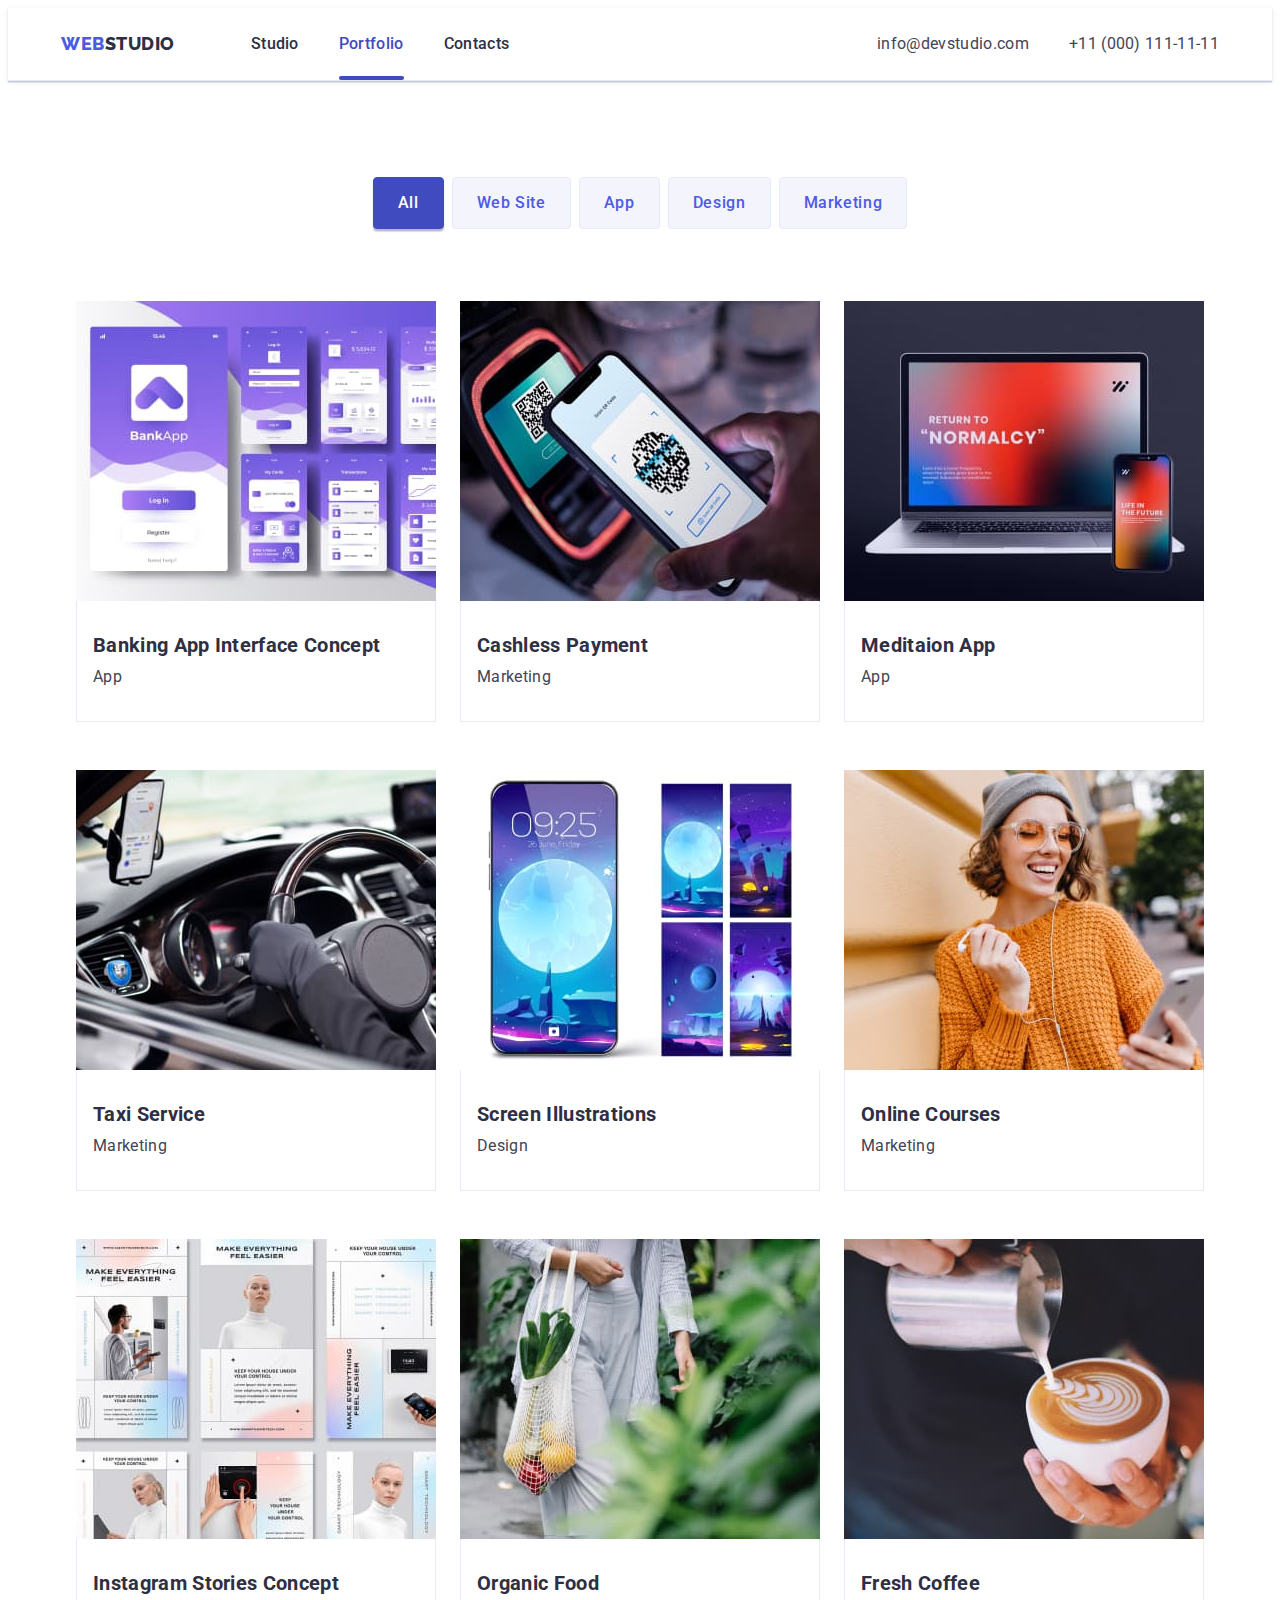
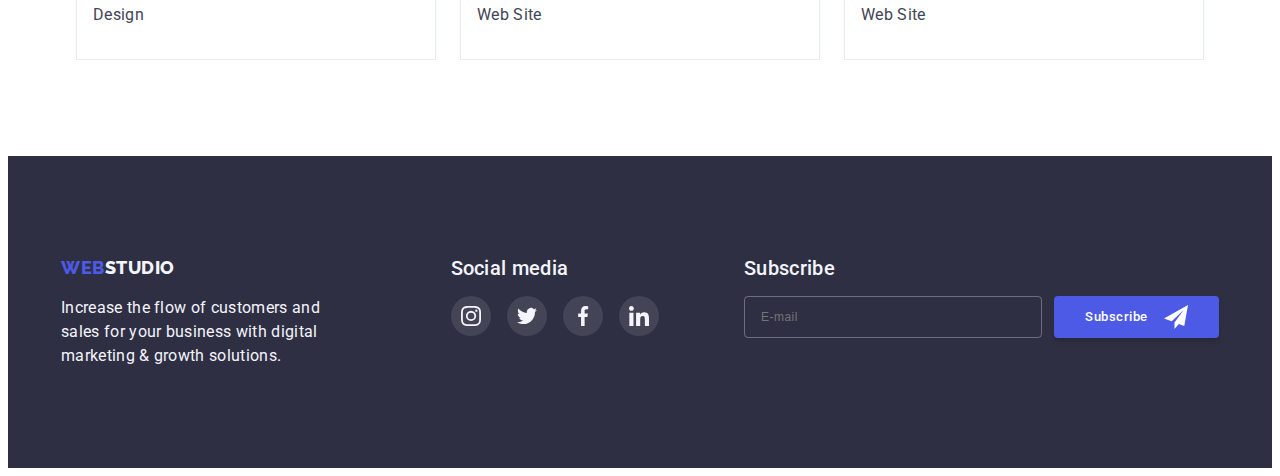
==== portfolio.html @ c0adfe3a "first commit" ====
<!DOCTYPE html>
<html lang="ru">
  <head>
    <meta charset="UTF-8" />
    <meta http-equiv="X-UA-Compatible" content="IE=edge" />
    <meta name="viewport" content="width=device-width, initial-scale=1.0" />
    <link
      rel="stylesheet"
      href="https://cdnjs.cloudflare.com/ajax/libs/modern-normalize/1.1.0/modern-normalize.min.css"
      integrity="sha512-wpPYUAdjBVSE4KJnH1VR1HeZfpl1ub8YT/NKx4PuQ5NmX2tKuGu6U/JRp5y+Y8XG2tV+wKQpNHVUX03MfMFn9Q=="
      crossorigin="anonymous"
      referrerpolicy="no-referrer"
    />
    <link rel="preconnect" href="https://fonts.googleapis.com" />
    <link rel="preconnect" href="https://fonts.gstatic.com" crossorigin />
    <link
      href="https://fonts.googleapis.com/css2?family=Raleway:wght@700&family=Roboto:wght@400;500;700;900&display=swap"
      rel="stylesheet"
    />
    <link rel="stylesheet" href="./css/styles.css" />
    <title>WebStudio</title>
  </head>
  <body>
    <header class="header">
      <div class="header-container container">
        <nav class="header-nav">
          <a class="logo logo-header link" href="./index.html">
            <span class="logo-accent">Web</span><span>Studio</span></a
          >
          <ul class="nav-list list">
            <li class="nav-list-item">
              <a class="nav-list-link link" href="./index.html">Studio</a>
            </li>
            <li class="nav-list-item">
              <a class="nav-list-link link current" href="./portfolio.html"
                >Portfolio</a
              >
            </li>
            <li class="nav-list-item">
              <a class="nav-list-link link" href="">Contacts</a>
            </li>
          </ul>
        </nav>
        <div class="menu-contacts">
          <a class="contacts link" href="mailto:info@devstudio.com">
            info@devstudio.com</a
          >
          <a class="contacts link" href="tel:+380961111111">
            +11 (000) 111-11-11</a
          >
        </div>
      </div>
    </header>
    <main>
      <!-- Portfolio section -->
      <section class="portfolio">
        <div class="container">
          <h1 class="visually-hidden">WebStudio Portfolio</h1>
          <ul class="portfolio-filter list">
            <li class="item">
              <button type="button" class="filter-button current">All</button>
            </li>
            <li class="item">
              <button type="button" class="filter-button">Web Site</button>
            </li>
            <li class="item">
              <button type="button" class="filter-button">App</button>
            </li>
            <li class="item">
              <button type="button" class="filter-button">Design</button>
            </li>
            <li class="item">
              <button type="button" class="filter-button">Marketing</button>
            </li>
          </ul>
          <ul class="portfolio-list list">
            <li class="portfolio-item">
              <a class="portfolio-link link" href="">
                <div class="portfolio-cover-wrap">
                  <img
                    src="./images/portfolio1.jpg"
                    alt="Banking App"
                    width="360"
                    height="300"
                  />
                  <div class="portfolio-cover-text">
                    <p>
                      14 Stylish and User-Friendly App Design Concepts · Task
                      Manager App · Calorie Tracker App · Exotic Fruit Ecommerce
                      App · Cloud Storage App
                    </p>
                  </div>
                </div>
                <div class="portfolio-item-caption">
                  <h2 class="portfolio-item-title">
                    Banking App Interface Concept
                  </h2>
                  <p class="portfolio-item-desc">App</p>
                </div>
              </a>
            </li>
            <li class="portfolio-item">
              <a class="portfolio-link link" href="">
                <div class="portfolio-cover-wrap">
                  <img
                    src="./images/portfolio2.jpg"
                    alt="Cashless Payment"
                    width="360"
                    height="300"
                  />
                  <div class="portfolio-cover-text">
                    <p>
                      14 Stylish and User-Friendly App Design Concepts · Task
                      Manager App · Calorie Tracker App · Exotic Fruit Ecommerce
                      App · Cloud Storage App
                    </p>
                  </div>
                </div>
                <div class="portfolio-item-caption">
                  <h2 class="portfolio-item-title">Cashless Payment</h2>
                  <p class="portfolio-item-desc">Marketing</p>
                </div>
              </a>
            </li>
            <li class="portfolio-item">
              <a class="portfolio-link link" href="">
                <div class="portfolio-cover-wrap">
                  <img
                    src="./images/portfolio3.jpg"
                    alt="Meditaion App"
                    width="360"
                    height="300"
                  />
                  <div class="portfolio-cover-text">
                    <p>
                      14 Stylish and User-Friendly App Design Concepts · Task
                      Manager App · Calorie Tracker App · Exotic Fruit Ecommerce
                      App · Cloud Storage App
                    </p>
                  </div>
                </div>
                <div class="portfolio-item-caption">
                  <h2 class="portfolio-item-title">Meditaion App</h2>
                  <p class="portfolio-item-desc">App</p>
                </div>
              </a>
            </li>
            <li class="portfolio-item">
              <a class="portfolio-link link" href="">
                <div class="portfolio-cover-wrap">
                  <img
                    src="./images/portfolio4.jpg"
                    alt="Taxi Service"
                    width="360"
                    height="300"
                  />
                  <div class="portfolio-cover-text">
                    <p>
                      14 Stylish and User-Friendly App Design Concepts · Task
                      Manager App · Calorie Tracker App · Exotic Fruit Ecommerce
                      App · Cloud Storage App
                    </p>
                  </div>
                </div>
                <div class="portfolio-item-caption">
                  <h2 class="portfolio-item-title">Taxi Service</h2>
                  <p class="portfolio-item-desc">Marketing</p>
                </div>
              </a>
            </li>
            <li class="portfolio-item">
              <a class="portfolio-link link" href="">
                <div class="portfolio-cover-wrap">
                  <img
                    src="./images/portfolio5.jpg"
                    alt="Screen Illustrations"
                    width="360"
                    height="300"
                  />
                  <div class="portfolio-cover-text">
                    <p>
                      14 Stylish and User-Friendly App Design Concepts · Task
                      Manager App · Calorie Tracker App · Exotic Fruit Ecommerce
                      App · Cloud Storage App
                    </p>
                  </div>
                </div>
                <div class="portfolio-item-caption">
                  <h2 class="portfolio-item-title">Screen Illustrations</h2>
                  <p class="portfolio-item-desc">Design</p>
                </div>
              </a>
            </li>
            <li class="portfolio-item">
              <a class="portfolio-link link" href="">
                <div class="portfolio-cover-wrap">
                  <img
                    src="./images/portfolio6.jpg"
                    alt="Online Courses"
                    width="360"
                    height="300"
                  />
                  <div class="portfolio-cover-text">
                    <p>
                      14 Stylish and User-Friendly App Design Concepts · Task
                      Manager App · Calorie Tracker App · Exotic Fruit Ecommerce
                      App · Cloud Storage App
                    </p>
                  </div>
                </div>
                <div class="portfolio-item-caption">
                  <h2 class="portfolio-item-title">Online Courses</h2>
                  <p class="portfolio-item-desc">Marketing</p>
                </div>
              </a>
            </li>
            <li class="portfolio-item">
              <a class="portfolio-link link" href="">
                <div class="portfolio-cover-wrap">
                  <img
                    src="./images/portfolio7.jpg"
                    alt="Instagram Stories Concept"
                    width="360"
                    height="300"
                  />
                  <div class="portfolio-cover-text">
                    <p>
                      14 Stylish and User-Friendly App Design Concepts · Task
                      Manager App · Calorie Tracker App · Exotic Fruit Ecommerce
                      App · Cloud Storage App
                    </p>
                  </div>
                </div>
                <div class="portfolio-item-caption">
                  <h2 class="portfolio-item-title">
                    Instagram Stories Concept
                  </h2>
                  <p class="portfolio-item-desc">Design</p>
                </div>
              </a>
            </li>
            <li class="portfolio-item">
              <a class="portfolio-link link" href="">
                <div class="portfolio-cover-wrap">
                  <img
                    src="./images/portfolio8.jpg"
                    alt="Organic Food"
                    width="360"
                    height="300"
                  />
                  <div class="portfolio-cover-text">
                    <p>
                      14 Stylish and User-Friendly App Design Concepts · Task
                      Manager App · Calorie Tracker App · Exotic Fruit Ecommerce
                      App · Cloud Storage App
                    </p>
                  </div>
                </div>
                <div class="portfolio-item-caption">
                  <h2 class="portfolio-item-title">Organic Food</h2>
                  <p class="portfolio-item-desc">Web Site</p>
                </div>
              </a>
            </li>
            <li class="portfolio-item">
              <a class="portfolio-link link" href="">
                <div class="portfolio-cover-wrap">
                  <img
                    src="./images/portfolio9.jpg"
                    alt="Fresh Coffee"
                    width="360"
                    height="300"
                  />
                  <div class="portfolio-cover-text">
                    <p>
                      14 Stylish and User-Friendly App Design Concepts · Task
                      Manager App · Calorie Tracker App · Exotic Fruit Ecommerce
                      App · Cloud Storage App
                    </p>
                  </div>
                </div>
                <div class="portfolio-item-caption">
                  <h2 class="portfolio-item-title">Fresh Coffee</h2>
                  <p class="portfolio-item-desc">Web Site</p>
                </div>
              </a>
            </li>
          </ul>
        </div>
      </section>
    </main>

    <footer class="footer section">
      <div class="footer-container container">
        <div class="footer-wrap">
          <a class="logo-footer link" href="./index.html">
            <span class="logo-accent">Web</span><span>Studio</span></a
          >
          <p class="footer-text">
            Increase the flow of customers and sales for your business with
            digital marketing & growth solutions.
          </p>
        </div>
        <div class="join">
          <h3 class="join-title subtitle">Social media</h3>
          <ul class="footer-social-list list">
            <li class="team-social-item">
              <a href="" class="team-social-link link">
                <svg class="team-social-icon" width="20" height="20">
                  <use href="./images/icons.svg#icon-instagram"></use>
                </svg>
              </a>
            </li>
            <li class="footer-social-item">
              <a href="" class="team-social-link link">
                <svg class="team-social-icon" width="20" height="20">
                  <use href="./images/icons.svg#icon-twitter"></use>
                </svg>
              </a>
            </li>
            <li class="footer-social-item">
              <a href="" class="team-social-link link">
                <svg class="team-social-icon" width="20" height="20">
                  <use href="./images/icons.svg#icon-facebook"></use>
                </svg>
              </a>
            </li>
            <li class="footer-social-item">
              <a href="" class="team-social-link link">
                <svg class="team-social-icon" width="20" height="20">
                  <use href="./images/icons.svg#icon-linkedin"></use>
                </svg>
              </a>
            </li>
          </ul>
        </div>
        <div class="footer-form">
          <form name="subscribe-form">
            <h3 class="join-title subtitle">Subscribe</h3>
            <div class="form-wrap">
              <label class="visually-hidden" for="footer-mail"></label>
              <input
                class="email-input"
                type="email"
                name="email"
                id="footer-mail"
                placeholder="E-mail"
              />
              <button class="button-submit button" type="submit">
                Subscribe
                <svg class="send-icon" width="24" height="24">
                  <use href="./images/icons.svg#icon-send"></use>
                </svg>
              </button>
            </div>
          </form>
        </div>
      </div>
    </footer>
  </body>
</html>
---- css/styles.css ----
:root {
  /* Navy-blue */
  --color-black: #2e2f42;
  /* SLATE */
  --color-grey: #434455;
  /* WHITE */
  --color-white: #ffffff;
  /* IRIS */
  --color-primary-brand: #4d5ae5;
  /* OCEAN */
  --color-secondary-brand: #404bbf;
  /* Green */
  --color-green-brand: #31d0aa;
  /* GREY */
  --background-color-dark-grey: #2e2f42;
  /* CLOUD */
  --background-color-grey: #f4f4fd;
  /* LIGHT SLATE */
  --color-icon: #8e8f99;
  /* cornflower */
  --color-light-grey: #e7e9fc;
  --transition-duration: 250ms;
  --transition-timing-function: cubic-bezier(0.4, 0, 0.2, 1);
}
body {
  font-family: "Roboto", sans-serif;
  font-style: normal;
  font-weight: 400;
  font-size: 16px;
  letter-spacing: 0.02em;
  color: var(--color-black);
  background-color: var(--color-white);
}

.list {
  list-style: none;
  padding: 0;
  margin: 0;
}
h1,
h2,
h3,
h4,
h5,
h6,
p {
  margin: 0;
  padding: 0;
}
img {
  display: block;
  width: 100%;
  height: auto;
}
.link,
.address {
  text-decoration: none;
  font-style: inherit;
  color: inherit;
}
.section {
  padding-top: 120px;
  padding-bottom: 120px;
}
.container {
  max-width: 1158px;
  margin-left: auto;
  margin-right: auto;
  padding-right: 15px;
  padding-left: 15px;
}
/* Styles Header */
.logo,
.logo-footer {
  font-family: "Raleway", sans-serif;
  text-transform: uppercase;
  font-weight: 800;
  font-size: 18px;
  line-height: 1.33;
  letter-spacing: 0.03em;
}
.logo {
  color: var(--color-black);
  margin-right: 76px;
}
.logo-header {
  display: block;
  padding: 24px 0px;
}
.logo-accent {
  color: var(--color-primary-brand);
}
.header {
  border-bottom: 1px solid var(--color-light-grey);
  box-shadow: 0px 2px 1px rgba(46, 47, 66, 0.08),
    0px 1px 1px rgba(46, 47, 66, 0.16), 0px 1px 6px rgba(46, 47, 66, 0.08);
}
.header-container {
  display: flex;
  align-items: center;
}
.header-nav {
  display: flex;
  align-items: center;
}
.nav-list {
  display: flex;
}
.menu-contacts {
  margin-left: auto;
  display: flex;
}
.nav-list-item {
  margin-right: 40px;
  font-weight: 500;
  line-height: 1.5;
  transition: color var(--transition-duration) var(--transition-timing-function);
}
.nav-list-item:last-child {
  margin-right: 0;
}
.nav-list-link {
  display: block;
  padding: 24px 0px;
  position: relative;
}

.nav-list-link.current::after {
  content: "";
  display: block;
  width: 100%;
  height: 4px;
  background-color: currentColor;
  border-radius: 2px;
  position: absolute;
  left: 0;
  bottom: 0;
}
.contacts {
  display: block;
  padding: 24px 0px;
  margin-right: 40px;
  line-height: 1.5;
  color: var(--color-grey);
  transition: color var(--transition-duration) var(--transition-timing-function);
}
.contacts:last-child {
  margin-right: 0;
}
/* .contacts-icon {
  fill: currentColor;
} */
.nav-list-item:hover,
.nav-list-item:focus-within,
.contacts:hover,
.contacts:focus,
.nav-list-link.current {
  color: var(--color-secondary-brand);
}

/* Styles HERO section*/
.hero {
  padding-top: 188px;
  padding-bottom: 188px;
  text-align: center;
  background-image: linear-gradient(
      rgba(46, 47, 66, 0.7),
      rgba(46, 47, 66, 0.7)
    ),
    url("../images/hero.jpg");
  background-repeat: no-repeat;
  background-size: cover;
  background-color: var(--background-color-dark-grey);
}

.hero-title {
  margin-bottom: 48px;
  font-weight: 700;
  font-size: 56px;
  line-height: 1.07;
  color: var(--color-white);
}
.button {
  box-sizing: border-box;
  min-width: 165px;
  padding: 16px 32px;
  font-family: inherit;
  font-weight: 500;
  line-height: 1.5;
  letter-spacing: 0.04em;
  color: var(--color-white);
  background-color: var(--color-primary-brand);
  cursor: pointer;
  box-shadow: 0px 4px 4px rgba(0, 0, 0, 0.15);
  border: 1px solid transparent;
  border-radius: 4px;
  transition: color var(--transition-duration) var(--transition-timing-function),
    background-color var(--transition-duration)
      var(--transition-timing-function);
}
.button:hover,
.button:focus {
  background-color: var(--color-secondary-brand);
  color: var(--background-color-grey);
}
/* Styles BENEFITS section */
.visually-hidden {
  position: absolute;
  white-space: nowrap;
  width: 1px;
  height: 1px;
  overflow: hidden;
  border: 0;
  padding: 0;
  clip: rect(0 0 0 0);
  clip-path: inset(50%);
  margin: -1px;
}
.benefits-list {
  display: flex;
  justify-content: center;
}
.benefits-icon-wrap {
  display: flex;
  justify-content: center;
  align-items: center;
  height: 112px;
  background-color: var(--background-color-grey);
  border-radius: 4px;
  margin-bottom: 8px;
}
.benefits-list-item {
  width: calc((100%-72px) / 4);
  margin-right: 24px;
}
.benefits-list-item:last-child {
  margin-right: 0px;
}
.subtitle {
  font-size: 20px;
  font-weight: 500;
  line-height: 1.2;
}
.benefits-title {
  margin-bottom: 8px;
}
.benefits-description {
  line-height: 1.5;
  color: var(--color-grey);
}
/* Styles About section */
.about {
  padding-top: 0;
}
.subheader {
  margin-bottom: 72px;
  font-weight: 700;
  font-size: 36px;
  line-height: 1.11;
  text-transform: capitalize;
  text-align: center;
}
.about-list {
  display: flex;
  justify-content: center;
}

.about-list-item:not(:last-child) {
  margin-right: 24px;
}

/* Styles TEAM section */
.team {
  background-color: var(--background-color-grey);
}
.team-list {
  display: flex;
  justify-content: center;
}
.team-list-item {
  width: calc((100%-72px) / 4);
  background-color: var(--color-white);
  box-shadow: 0px 1px 6px rgba(46, 47, 66, 0.08),
    0px 1px 1px rgba(46, 47, 66, 0.16), 0px 2px 1px rgba(46, 47, 66, 0.08);
  border-radius: 0px 0px 4px 4px;
}
.team-list-item:not(:last-child) {
  margin-right: 24px;
}
.team-caption {
  padding: 32px 16px;
}
.team-name {
  margin-bottom: 8px;
  font-weight: 500;
  font-size: 20px;
  line-height: 1.2;
  text-align: center;
}
.team-role {
  margin-bottom: 8px;
  line-height: 1.5;
  text-align: center;
  color: var(--color-grey);
}
.team-social-list {
  display: flex;
  justify-content: center;
  gap: 24px;
}
.team-social-link {
  display: flex;
  justify-content: center;
  align-items: center;
  width: 40px;
  height: 40px;
  border-radius: 50%;
  background-color: var(--color-primary-brand);
  color: var(--color-white);
  transition: color var(--transition-duration) var(--transition-timing-function),
    background-color var(--transition-duration)
      var(--transition-timing-function);
}
.team-social-link:hover,
.team-social-link:focus {
  background-color: var(--color-secondary-brand);
  color: var(--background-color-grey);
}
.team-social-icon {
  fill: currentColor;
}
/* CLIENTS section styles */
.clients-list {
  display: flex;
  justify-content: center;
  gap: 24px;
}
.clients-item {
  width: calc((100%-120px) / 6);
}
.clients-link {
  display: flex;
  justify-content: center;
  align-items: center;
  height: 88px;
  border: 1px solid;
  border-color: currentColor;
  border-radius: 4px;
  color: var(--color-icon);
  transition: color var(--transition-duration) var(--transition-timing-function);
}
.clients-link:hover,
.clients-link:focus {
  color: var(--color-secondary-brand);
}
.clients-icons {
  fill: currentColor;
}
/* Styles Footer */
.footer {
  padding: 100px 0px;
  background-color: var(--background-color-dark-grey);
}
.footer-container {
  display: flex;
  justify-content: space-between;
}
.footer-wrap {
  margin-right: 120px;
  max-width: 264px;
}

.logo-footer {
  display: block;
  margin-bottom: 16px;
  color: var(--background-color-grey);
}
.footer-text {
  color: var(--background-color-grey);
  line-height: 1.5;
}
/* .contacts-footer-office {
  display: block;
  color: var(--color-white);
  line-height: 1.71;
} */
/* .contacts-footer {
  display: block;
  margin-top: 9px;
  color: rgba(255, 255, 255, 0.6);
  line-height: 1.71;
  transition: color var(--transition-duration) var(--transition-timing-function);
} */
/* .contacts-footer-office:hover,
.contacts-footer-office:focus,
.contacts-footer:hover,
.contacts-footer:focus {
  color: var(--color-accent);
} */
.join {
  margin-right: 80px;
}
.join-title {
  margin-bottom: 16px;
  color: var(--background-color-grey);
}
.footer-social-list {
  display: flex;
  justify-content: center;
  gap: 16px;
}
.join .team-social-link {
  color: var(--background-color-grey);
  background-color: var(--color-grey);
  transition: background-color var(--transition-duration)
    var(--transition-timing-function);
}
.join .team-social-link:hover,
.join .team-social-link:focus {
  background-color: var(--color-green-brand);
}
.form-wrap {
  display: flex;
  align-items: center;
  gap: 12px;
}
.email-input {
  width: 264px;
  padding: 8px 16px;
  font-size: 12px;
  line-height: 2;
  letter-spacing: 0.04em;
  color: rgba(255, 255, 255, 0.6);
  background-color: transparent;
  border: 1px solid rgba(255, 255, 255, 0.3);
  border-radius: 4px;
}
.email-input:focus {
  border-color: var(--color-primary-brand);
  outline: none;
}
.button-submit {
  display: flex;
  justify-content: center;
  align-items: center;
  gap: 16px;
  padding: 8px 24px;
  line-height: 1.5;
  fill: var(--color-white);
}
/* Styles PORTFOLIO page */
.portfolio {
  padding-top: 96px;
  padding-bottom: 96px;
}
.portfolio-filter {
  display: flex;
  justify-content: center;
  margin-bottom: 72px;
}
.portfolio-filter > .item:not(:last-child) {
  margin-right: 8px;
}
.filter-button {
  padding: 12px 24px;
  font-family: inherit;
  font-weight: 500;
  font-size: 16px;
  line-height: 1.62;
  text-align: center;
  letter-spacing: 0.04em;
  color: var(--color-primary-brand);
  background-color: var(--background-color-grey);
  cursor: pointer;
  border: 1px solid var(--color-light-grey);
  border-radius: 4px;
  transition: color var(--transition-duration) var(--transition-timing-function),
    background-color var(--transition-duration)
      var(--transition-timing-function),
    border-color var(--transition-duration) var(--transition-timing-function);
}
.filter-button:last-child {
  margin-right: 0;
}
.filter-button.current,
.filter-button:hover,
.filter-button:focus {
  color: var(--color-white);
  background-color: var(--color-secondary-brand);
  border-color: var(--color-secondary-brand);
  box-shadow: 0px 3px 1px rgba(0, 0, 0, 0.1), 0px 2px 1px rgba(0, 0, 0, 0.08),
    0px 2px 2px rgba(0, 0, 0, 0.12);
}

.portfolio-list {
  display: flex;
  justify-content: center;
  flex-wrap: wrap;
  margin: -24px -12px;
}
.portfolio-item {
  margin: 24px 12px;
}
.portfolio-item:hover,
.portfolio-item:focus {
  box-shadow: 0 4px 4px 0 rgba(0, 0, 0, 0.25);
}

.portfolio-item-caption {
  padding: 32px 16px;
  border-bottom: 1px solid var(--color-light-grey);
  border-left: 1px solid var(--color-light-grey);
  border-right: 1px solid var(--color-light-grey);
}
.portfolio-item-title {
  margin-bottom: 8px;
  font-size: 20px;
  line-height: 1.2;
}
.portfolio-item-desc {
  line-height: 1.5;
  color: var(--color-grey);
}
.portfolio-cover-wrap {
  position: relative;
  overflow: hidden;
}
.portfolio-cover-text {
  position: absolute;
  height: 100%;
  width: 100%;
  transition: transform var(--transition-duration)
    var(--transition-timing-function);
  background-color: var(--color-primary-brand);
  padding: 40px 32px;
  line-height: 1.5;
  color: var(--background-color-grey);
}
.portfolio-link:hover .portfolio-cover-text {
  position: absolute;
  transform: translateY(-100%);
}
/* MODAL */
.backdrop {
  position: fixed;
  top: 0;
  left: 0;
  width: 100%;
  height: 100%;
  background-color: rgba(46, 47, 66, 0.4);
  opacity: 1;
  transition: opacity var(--transition-duration)
      var(--transition-timing-function),
    visibility var(--transition-duration) var(--transition-timing-function);
}
.modal {
  position: absolute;
  top: 50%;
  left: 50%;
  transform: translate(-50%, -50%) scale(1);
  width: 408px;
  min-height: 584px;
  border-radius: 4px;
  background-color: #fcfcfc;
  padding: 72px 24px 24px 24px;
  box-shadow: 0px 4px 4px rgba(0, 0, 0, 0.25);
  transition: transform var(--transition-duration)
    var(--transition-timing-function);
}
.button-modal-close {
  position: absolute;
  top: 24px;
  right: 24px;
  cursor: pointer;
  background-color: var(--color-light-grey);
  width: 24px;
  height: 24px;
  border: 1px solid rgba(0, 0, 0, 0.1);
  border-radius: 50%;
  transition: color var(--transition-duration) var(--transition-timing-function),
    background-color var(--transition-duration)
      var(--transition-timing-function);
}
.button-modal-close:hover .close-icon,
.button-modal-close:focus .close-icon,
.button-modal-close:hover,
.button-modal-close:focus {
  background-color: var(--color-secondary-brand);
  color: var(--color-white);
}
.close-icon {
  position: absolute;
  color: #000000;
  top: 50%;
  left: 50%;
  transform: translate(-50%, -50%);
  fill: currentColor;
  /* transition: color var(--transition-duration) var(--transition-timing-function); */
}
.is-hidden {
  opacity: 0;
  visibility: hidden;
  pointer-events: none;
}
.backdrop.is-hidden .modal {
  transform: translate(-50%, -50%) scale(50%, 50%);
}
.form-header {
  margin-bottom: 16px;
  font-weight: 500;
  line-height: 1.5;
  text-align: center;
}
.form-field {
  display: flex;
  flex-direction: column;
  margin-bottom: 10px;
}
.form-field.textarea {
  margin-bottom: 20px;
}
.input-wrap {
  margin-top: 4px;
  position: relative;
}
.form-lable {
  font-size: 12px;
  line-height: 1.17;
  letter-spacing: 0.01em;
  color: var(--color-icon);
}

.form-input,
.form-textarea {
  width: 100%;
  padding-left: 42px;
  padding-top: 11px;
  padding-bottom: 11px;
  font-size: 12px;
  border: 1px solid rgba(33, 33, 33, 0.2);
  border-radius: 4px;
  transition: border-color var(--transition-duration)
    var(--transition-timing-function);
}
.form-textarea {
  margin-top: 4px;
  resize: none;
  padding: 12px;
}

.form-input:focus,
.form-textarea:focus {
  border-color: var(--color-primary-brand);
  outline: none;
}

.form-textarea::placeholder {
  font-size: 12px;
  line-height: 1.17;
  letter-spacing: 0.01em;
  color: rgba(117, 117, 117, 0.5);
}
.icon-form {
  position: absolute;
  top: 50%;
  transform: translateY(-50%);
  left: 12px;
  fill: var(--color-black);
  transition: fill var(--transition-duration) var(--transition-timing-function);
}
.form-input:focus + .icon-form {
  fill: var(--color-primary-brand);
}
.form-agreement {
  display: flex;
  align-items: center;
  justify-content: center;
  margin-bottom: 24px;
}
.agreement-label {
  display: flex;
  align-items: center;
  justify-content: center;
  color: #757575;
  font-size: 12px;
  line-height: 1.33;
  letter-spacing: 0.04em;
}
.agreement-label span {
  width: 16px;
  height: 16px;
  margin-right: 7px;
  display: flex;
  align-items: center;
  justify-content: center;
  border: 1.25px solid var(--background-color-dark-grey);
  border-radius: 2px;
  transition: border-color var(--transition-duration)
      var(--transition-timing-function),
    background-color var(--transition-duration)
      var(--transition-timing-function);
}
.check-icon {
  fill: transparent;
  transition: fill var(--transition-duration) var(--transition-timing-function);
}
.agreement-checkbox:focus + .agreement-label span {
  border-color: var(--color-secondary-brand);
}
.agreement-checkbox:checked + .agreement-label span {
  border-color: transparent;
  background-color: var(--color-secondary-brand);
}
.agreement-checkbox:checked + .agreement-label .check-icon {
  fill: var(--color-white);
}
.agreement-link {
  margin-left: 3px;
  color: var(--color-secondary-brand);
  text-decoration: underline;
}
.form-submit-button {
  display: block;
  margin-left: auto;
  margin-right: auto;
  padding: 16px 32px;
}
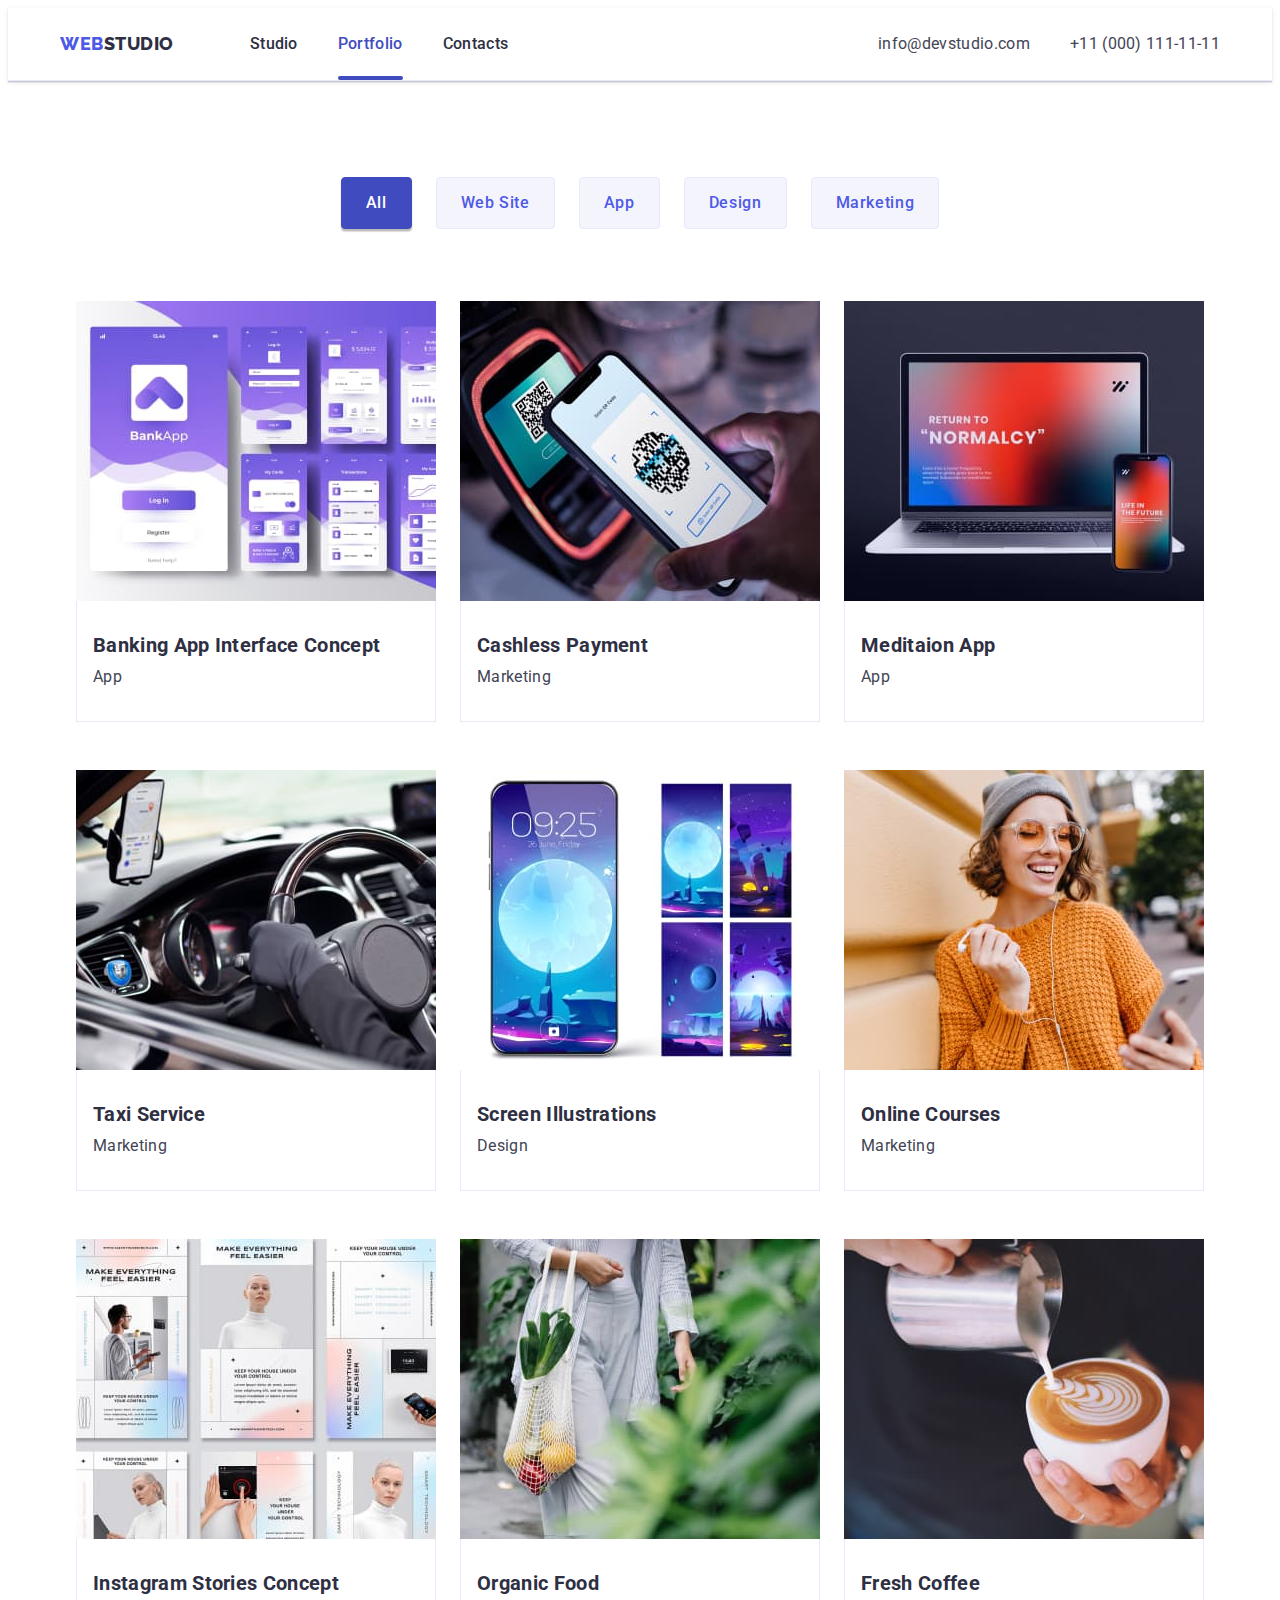
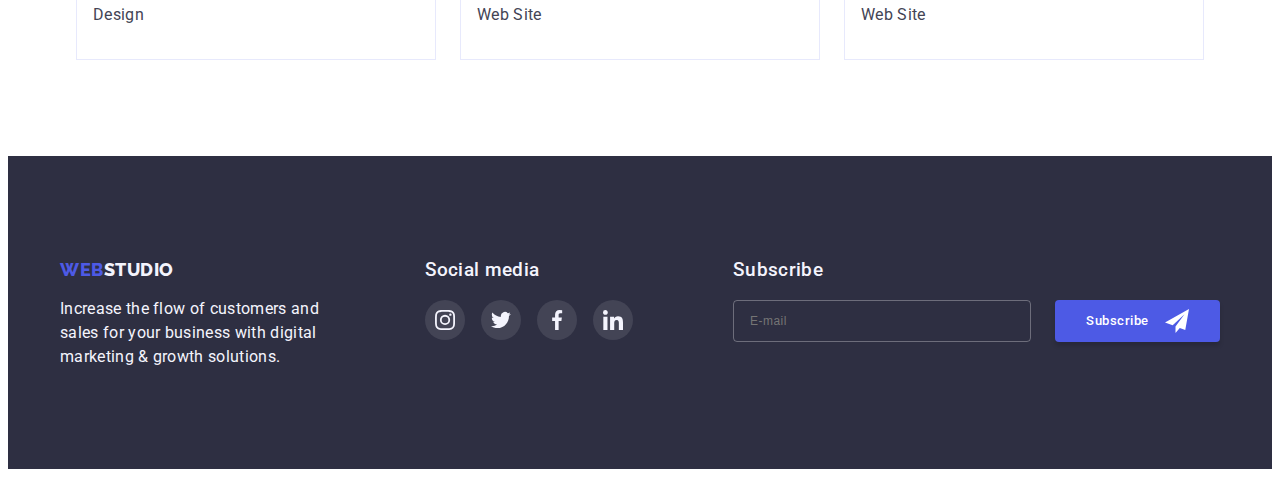
==== commit 06e96b27: "adaptive layout for mob, tab, desk" ====
--- a/portfolio.html
+++ b/portfolio.html
@@ -45,10 +45,32 @@
           <a class="contacts link" href="mailto:info@devstudio.com">
             info@devstudio.com</a
           >
-          <a class="contacts link" href="tel:+380961111111">
+          <a class="contacts link" href="tel:+1100011111111">
             +11 (000) 111-11-11</a
           >
         </div>
+        <button
+          class="button-menu-open menu-toggle js-open-menu"
+          aria-expanded="false"
+          aria-controls="mobile-menu"
+        >
+          <svg
+            width="24"
+            height="24"
+            fill="currentColor"
+            viewBox="0 0 20 20"
+            xmlns="http://www.w3.org/2000/svg"
+          >
+            <path
+              fill-rule="evenodd"
+              d="M3 5a1 1 0 011-1h12a1 1 0 110 2H4a1 1 0 01-1-1zM3 10a1 1 0 011-1h12a1 1 0 110 2H4a1 1 0 01-1-1zM3 15a1 1 0 011-1h12a1 1 0 110 2H4a1 1 0 01-1-1z"
+              clip-rule="evenodd"
+            ></path>
+          </svg>
+          <!-- <svg class="icon-menu-hamburger" width="32" height="22">
+            <use href="./images/icons.svg#icon-menu-hamburger"></use>
+          </svg> -->
+        </button>
       </div>
     </header>
     <main>
@@ -302,7 +324,7 @@
           </p>
         </div>
         <div class="join">
-          <h3 class="join-title subtitle">Social media</h3>
+          <h3 class="join-title">Social media</h3>
           <ul class="footer-social-list list">
             <li class="team-social-item">
               <a href="" class="team-social-link link">
@@ -336,7 +358,7 @@
         </div>
         <div class="footer-form">
           <form name="subscribe-form">
-            <h3 class="join-title subtitle">Subscribe</h3>
+            <h3 class="join-title">Subscribe</h3>
             <div class="form-wrap">
               <label class="visually-hidden" for="footer-mail"></label>
               <input
@@ -357,5 +379,71 @@
         </div>
       </div>
     </footer>
+    <!-- Mobile menu -->
+    <div class="menu-container js-menu-container" id="mobile-menu">
+      <button
+        class="button-modal-close menu-toggle js-close-menu"
+        type="button"
+        data-modal-close
+      >
+        <svg class="close-icon" width="8" height="8">
+          <use href="./images/icons.svg#icon-close"></use>
+        </svg>
+      </button>
+      <nav class="mobile-menu-nav">
+        <ul class="mobile-nav-list list">
+          <li class="mobile-nav-list-item subtitle">
+            <a class="mobile-nav-list-link link" href="./index.html">Studio</a>
+          </li>
+          <li class="mobile-nav-list-item subtitle">
+            <a class="mobile-nav-list-link link current" href="./portfolio.html"
+              >Portfolio</a
+            >
+          </li>
+          <li class="mobile-nav-list-item subtitle">
+            <a class="mobile-nav-list-link link" href="">Contacts</a>
+          </li>
+        </ul>
+      </nav>
+      <div class="mobile-menu-contacts">
+        <a class="contacts-accent link" href="tel:+1100011111111">
+          +11 (000) 111-11-11</a
+        >
+        <a class="contacts-item link" href="mailto:info@devstudio.com">
+          info@devstudio.com</a
+        >
+      </div>
+      <ul class="team-social-list mobile list">
+        <li class="team-social-item">
+          <a href="" class="team-social-link link">
+            <svg class="team-social-icon" width="20" height="20">
+              <use href="./images/icons.svg#icon-instagram"></use>
+            </svg>
+          </a>
+        </li>
+        <li class="team-social-item">
+          <a href="" class="team-social-link link">
+            <svg class="team-social-icon" width="20" height="20">
+              <use href="./images/icons.svg#icon-twitter"></use>
+            </svg>
+          </a>
+        </li>
+        <li class="team-social-item">
+          <a href="" class="team-social-link link">
+            <svg class="team-social-icon" width="20" height="20">
+              <use href="./images/icons.svg#icon-facebook"></use>
+            </svg>
+          </a>
+        </li>
+        <li class="team-social-item">
+          <a href="" class="team-social-link link">
+            <svg class="team-social-icon" width="20" height="20">
+              <use href="./images/icons.svg#icon-linkedin"></use>
+            </svg>
+          </a>
+        </li>
+      </ul>
+    </div>
+    <script src="./js/mobile-menu.js"></script>
   </body>
 </html>
--- a/css/styles.css
+++ b/css/styles.css
@@ -59,16 +59,32 @@
   color: inherit;
 }
 .section {
-  padding-top: 120px;
-  padding-bottom: 120px;
-}
+  padding-top: 96px;
+  padding-bottom: 96px;
+}
+
 .container {
-  max-width: 1158px;
   margin-left: auto;
   margin-right: auto;
-  padding-right: 15px;
-  padding-left: 15px;
-}
+  padding-right: 16px;
+  padding-left: 16px;
+  max-width: 428px;
+}
+@media screen and (min-width: 768px) {
+  .container {
+    max-width: 768px;
+  }
+}
+@media screen and (min-width: 1200px) {
+  .container {
+    max-width: 1160px;
+  }
+  .section {
+    padding-top: 120px;
+    padding-bottom: 120px;
+  }
+}
+
 /* Styles Header */
 .logo,
 .logo-footer {
@@ -76,17 +92,17 @@
   text-transform: uppercase;
   font-weight: 800;
   font-size: 18px;
-  line-height: 1.33;
+  line-height: 1.16;
   letter-spacing: 0.03em;
 }
 .logo {
   color: var(--color-black);
-  margin-right: 76px;
 }
 .logo-header {
   display: block;
   padding: 24px 0px;
 }
+
 .logo-accent {
   color: var(--color-primary-brand);
 }
@@ -98,18 +114,66 @@
 .header-container {
   display: flex;
   align-items: center;
+  justify-content: space-between;
+}
+@media screen and (min-width: 1200px) {
+  .contacts {
+    padding: 24px 0px;
+  }
 }
 .header-nav {
   display: flex;
   align-items: center;
 }
-.nav-list {
-  display: flex;
-}
-.menu-contacts {
-  margin-left: auto;
-  display: flex;
-}
+.button-menu-open {
+  display: inline-block;
+  min-height: 40px;
+  min-width: 40px;
+  display: flex;
+  align-items: center;
+  justify-content: center;
+  color: var(--color-black);
+  margin: 0;
+  padding: 0;
+  background-color: transparent;
+  cursor: pointer;
+  border: none;
+  outline: none;
+}
+@media screen and (max-width: 767.98px) {
+  .nav-list,
+  .menu-contacts {
+    display: none;
+  }
+}
+
+@media screen and (min-width: 768px) {
+  .menu-toggle,
+  .mobile-menu {
+    display: none;
+  }
+  .nav-list {
+    display: flex;
+  }
+  .logo-header {
+    margin-right: 120px;
+  }
+}
+@media screen and (min-width: 1200px) {
+  .logo-header {
+    margin-right: 76px;
+  }
+  .menu-contacts {
+    display: flex;
+    row-gap: 4px;
+    column-gap: 40px;
+  }
+}
+
+/* .icon-menu-hamburger {
+  fill: currentColor;
+} */
+
 .nav-list-item {
   margin-right: 40px;
   font-weight: 500;
@@ -136,20 +200,21 @@
   left: 0;
   bottom: 0;
 }
+
 .contacts {
   display: block;
-  padding: 24px 0px;
-  margin-right: 40px;
-  line-height: 1.5;
+  font-size: 12px;
+  line-height: 1.33;
   color: var(--color-grey);
   transition: color var(--transition-duration) var(--transition-timing-function);
 }
-.contacts:last-child {
-  margin-right: 0;
-}
-/* .contacts-icon {
-  fill: currentColor;
-} */
+
+@media screen and (min-width: 1200px) {
+  .contacts {
+    font-size: 16px;
+  }
+}
+
 .nav-list-item:hover,
 .nav-list-item:focus-within,
 .contacts:hover,
@@ -160,8 +225,8 @@
 
 /* Styles HERO section*/
 .hero {
-  padding-top: 188px;
-  padding-bottom: 188px;
+  padding-top: 112px;
+  padding-bottom: 112px;
   text-align: center;
   background-image: linear-gradient(
       rgba(46, 47, 66, 0.7),
@@ -174,12 +239,28 @@
 }
 
 .hero-title {
-  margin-bottom: 48px;
+  margin-bottom: 72px;
   font-weight: 700;
-  font-size: 56px;
-  line-height: 1.07;
+  font-size: 36px;
+  line-height: 1.11;
   color: var(--color-white);
 }
+@media screen and (min-width: 768px) {
+  .hero-title {
+    font-size: 56px;
+    line-height: 1.07;
+    margin-bottom: 40px;
+  }
+}
+@media screen and (min-width: 1200px) {
+  .hero {
+    padding: 188px 0px;
+  }
+  .hero-title {
+    margin-bottom: 48px;
+  }
+}
+
 .button {
   box-sizing: border-box;
   min-width: 165px;
@@ -217,9 +298,14 @@
   margin: -1px;
 }
 .benefits-list {
-  display: flex;
-  justify-content: center;
-}
+  width: 100%;
+  display: flex;
+  justify-content: center;
+  flex-wrap: wrap;
+  row-gap: 72px;
+  column-gap: 24px;
+}
+
 .benefits-icon-wrap {
   display: flex;
   justify-content: center;
@@ -230,25 +316,57 @@
   margin-bottom: 8px;
 }
 .benefits-list-item {
-  width: calc((100%-72px) / 4);
-  margin-right: 24px;
-}
-.benefits-list-item:last-child {
-  margin-right: 0px;
-}
+  flex-basis: 100%;
+}
+
 .subtitle {
-  font-size: 20px;
-  font-weight: 500;
-  line-height: 1.2;
-}
+  font-weight: 700;
+  font-size: 36px;
+  line-height: 1.1;
+  text-align: center;
+}
+
 .benefits-title {
   margin-bottom: 8px;
 }
 .benefits-description {
+  font-weight: 500;
   line-height: 1.5;
   color: var(--color-grey);
 }
+@media screen and (min-width: 768px) {
+  .benefits-list-item {
+    flex-basis: 347px;
+    /* flex-basis: calc((100%-58px) / 2); */
+  }
+}
+
+@media screen and (max-width: 1199.98px) {
+  .benefits-icon-wrap {
+    display: none;
+  }
+}
+@media screen and (min-width: 1200px) {
+  .benefits-list-item {
+    flex-basis: 264px;
+    /* flex-basis: calc((100%-104px) / 4); */
+  }
+  .subtitle {
+    text-align: left;
+    font-size: 20px;
+    font-weight: 500;
+    line-height: 1.2;
+  }
+  .benefits-description {
+    font-weight: 400;
+  }
+}
 /* Styles About section */
+@media screen and (max-width: 1199.98px) {
+  .about {
+    display: none;
+  }
+}
 .about {
   padding-top: 0;
 }
@@ -276,20 +394,28 @@
 .team-list {
   display: flex;
   justify-content: center;
+  flex-wrap: wrap;
+  row-gap: 72px;
+}
+@media screen and (min-width: 768px) {
+  .team-list {
+    row-gap: 64px;
+    column-gap: 24px;
+  }
 }
 .team-list-item {
-  width: calc((100%-72px) / 4);
   background-color: var(--color-white);
   box-shadow: 0px 1px 6px rgba(46, 47, 66, 0.08),
     0px 1px 1px rgba(46, 47, 66, 0.16), 0px 2px 1px rgba(46, 47, 66, 0.08);
   border-radius: 0px 0px 4px 4px;
 }
-.team-list-item:not(:last-child) {
-  margin-right: 24px;
-}
+
 .team-caption {
+  padding: 32px 14px;
+}
+/* .team-caption {
   padding: 32px 16px;
-}
+} */
 .team-name {
   margin-bottom: 8px;
   font-weight: 500;
@@ -333,10 +459,23 @@
 .clients-list {
   display: flex;
   justify-content: center;
-  gap: 24px;
-}
+  flex-wrap: wrap;
+  row-gap: 72px;
+  column-gap: 16px;
+}
+
 .clients-item {
-  width: calc((100%-120px) / 6);
+  flex-basis: calc((100%-48px) / 2);
+  max-width: 190px;
+}
+@media screen and (min-width: 768px) {
+  .clients-list {
+    column-gap: 24px;
+  }
+  .clients-item {
+    flex-basis: calc((100%-80px) / 3);
+    max-width: 168px;
+  }
 }
 .clients-link {
   display: flex;
@@ -358,20 +497,40 @@
 }
 /* Styles Footer */
 .footer {
-  padding: 100px 0px;
   background-color: var(--background-color-dark-grey);
 }
+
 .footer-container {
   display: flex;
-  justify-content: space-between;
+  flex-direction: column;
+  justify-content: center;
+  align-items: center;
+  row-gap: 72px;
+}
+@media screen and (min-width: 768px) {
+  .footer-container {
+    flex-direction: row;
+    flex-wrap: wrap;
+    align-items: baseline;
+    column-gap: 24px;
+    /* justify-content: space-between; */
+  }
+}
+@media screen and (min-width: 1200px) {
+  .footer {
+    padding: 100px 0px;
+  }
+  .footer-container {
+    justify-content: space-between;
+  }
 }
 .footer-wrap {
-  margin-right: 120px;
   max-width: 264px;
 }
 
 .logo-footer {
   display: block;
+  text-align: center;
   margin-bottom: 16px;
   color: var(--background-color-grey);
 }
@@ -379,29 +538,12 @@
   color: var(--background-color-grey);
   line-height: 1.5;
 }
-/* .contacts-footer-office {
-  display: block;
-  color: var(--color-white);
-  line-height: 1.71;
-} */
-/* .contacts-footer {
-  display: block;
-  margin-top: 9px;
-  color: rgba(255, 255, 255, 0.6);
-  line-height: 1.71;
-  transition: color var(--transition-duration) var(--transition-timing-function);
-} */
-/* .contacts-footer-office:hover,
-.contacts-footer-office:focus,
-.contacts-footer:hover,
-.contacts-footer:focus {
-  color: var(--color-accent);
-} */
-.join {
-  margin-right: 80px;
-}
+
 .join-title {
   margin-bottom: 16px;
+  text-align: center;
+  font-weight: 500;
+  line-height: 1.5;
   color: var(--background-color-grey);
 }
 .footer-social-list {
@@ -419,13 +561,23 @@
 .join .team-social-link:focus {
   background-color: var(--color-green-brand);
 }
+@media screen and (min-width: 768px) {
+  .logo-footer,
+  .join-title {
+    text-align: left;
+  }
+}
 .form-wrap {
   display: flex;
   align-items: center;
-  gap: 12px;
-}
+  justify-content: center;
+  flex-wrap: wrap;
+  row-gap: 16px;
+  column-gap: 24px;
+}
+
 .email-input {
-  width: 264px;
+  width: 100%;
   padding: 8px 16px;
   font-size: 12px;
   line-height: 2;
@@ -439,6 +591,11 @@
   border-color: var(--color-primary-brand);
   outline: none;
 }
+@media screen and (min-width: 768px) {
+  .email-input {
+    width: 264px;
+  }
+}
 .button-submit {
   display: flex;
   justify-content: center;
@@ -448,18 +605,38 @@
   line-height: 1.5;
   fill: var(--color-white);
 }
+
 /* Styles PORTFOLIO page */
 .portfolio {
-  padding-top: 96px;
-  padding-bottom: 96px;
-}
+  padding: 42px 0px;
+}
+
 .portfolio-filter {
   display: flex;
-  justify-content: center;
-  margin-bottom: 72px;
-}
-.portfolio-filter > .item:not(:last-child) {
-  margin-right: 8px;
+  flex-wrap: wrap;
+  justify-content: flex-start;
+  column-gap: 24px;
+  row-gap: 16px;
+  margin-bottom: 48px;
+}
+
+@media screen and (min-width: 768px) {
+  .portfolio {
+    padding: 64px 0px;
+  }
+  .portfolio-filter {
+    justify-content: center;
+    margin-bottom: 64px;
+  }
+}
+@media screen and (min-width: 1200px) {
+  .portfolio {
+    padding: 96px 0px;
+  }
+  .portfolio-filter {
+    justify-content: center;
+    margin-bottom: 72px;
+  }
 }
 .filter-button {
   padding: 12px 24px;
@@ -496,14 +673,35 @@
   display: flex;
   justify-content: center;
   flex-wrap: wrap;
-  margin: -24px -12px;
+  row-gap: 48px;
+  column-gap: 24px;
+}
+
+.portfolio-link:hover,
+.portfolio-link:focus {
+  display: block;
+  box-shadow: 0 4px 4px 0 rgba(0, 0, 0, 0.25);
 }
 .portfolio-item {
-  margin: 24px 12px;
-}
-.portfolio-item:hover,
-.portfolio-item:focus {
-  box-shadow: 0 4px 4px 0 rgba(0, 0, 0, 0.25);
+  max-width: 396px;
+}
+@media screen and (min-width: 768px) {
+  .portfolio-list {
+    row-gap: 72px;
+  }
+  .portfolio-item {
+    max-width: 345px;
+    /* max-width: calc((100%-24px) / 2); */
+  }
+}
+@media screen and (min-width: 1200px) {
+  .portfolio-list {
+    row-gap: 48px;
+  }
+  .portfolio-item {
+    max-width: 360px;
+    /* max-width: calc((100%-48px) / 3); */
+  }
 }
 
 .portfolio-item-caption {
@@ -543,10 +741,12 @@
 /* MODAL */
 .backdrop {
   position: fixed;
+  padding: 96px 18px;
   top: 0;
   left: 0;
   width: 100%;
   height: 100%;
+  overflow-y: scroll;
   background-color: rgba(46, 47, 66, 0.4);
   opacity: 1;
   transition: opacity var(--transition-duration)
@@ -554,18 +754,26 @@
     visibility var(--transition-duration) var(--transition-timing-function);
 }
 .modal {
-  position: absolute;
-  top: 50%;
-  left: 50%;
-  transform: translate(-50%, -50%) scale(1);
-  width: 408px;
-  min-height: 584px;
+  width: 100%;
+  margin: 0px auto;
+  max-width: 392px;
+  position: relative;
+  min-height: 586px;
   border-radius: 4px;
   background-color: #fcfcfc;
   padding: 72px 24px 24px 24px;
   box-shadow: 0px 4px 4px rgba(0, 0, 0, 0.25);
   transition: transform var(--transition-duration)
     var(--transition-timing-function);
+}
+@media screen and (min-width: 768px) {
+  .modal {
+    max-width: 408px;
+    position: absolute;
+    top: 50%;
+    left: 50%;
+    transform: translate(-50%, -50%) scale(1);
+  }
 }
 .button-modal-close {
   position: absolute;
@@ -577,6 +785,7 @@
   height: 24px;
   border: 1px solid rgba(0, 0, 0, 0.1);
   border-radius: 50%;
+  color: var(--color-black);
   transition: color var(--transition-duration) var(--transition-timing-function),
     background-color var(--transition-duration)
       var(--transition-timing-function);
@@ -725,3 +934,53 @@
   margin-right: auto;
   padding: 16px 32px;
 }
+/* MOBILE menu */
+.menu-container {
+  position: fixed;
+  top: 0;
+  left: 0;
+  background-color: var(--color-white);
+  display: flex;
+  flex-direction: column;
+  width: 100vw;
+  height: 100vh;
+  padding: 80px 40px 40px 40px;
+  transform: translateX(100%);
+  transition: transform var(--transition-duration)
+    var(--transition-timing-function);
+}
+.menu-container.is-open {
+  transform: translateX(0);
+}
+.mobile-menu-nav {
+  flex-grow: 1;
+}
+.mobile-nav-list-item {
+  text-align: left;
+}
+.mobile-nav-list-item:hover,
+.mobile-nav-list-item:focus-within,
+.mobile-nav-list-link.current {
+  color: var(--color-secondary-brand);
+}
+.mobile-nav-list-item:not(:last-child) {
+  margin-bottom: 40px;
+}
+.contacts-accent {
+  display: block;
+  font-weight: 600;
+  font-size: 36px;
+  line-height: 1.1;
+  color: var(--color-primary-brand);
+  margin-bottom: 40px;
+}
+.contacts-item {
+  display: block;
+  font-weight: 500;
+  font-size: 20px;
+  line-height: 1.2;
+  margin-bottom: 48px;
+}
+.team-social-list.mobile {
+  justify-content: space-evenly;
+}
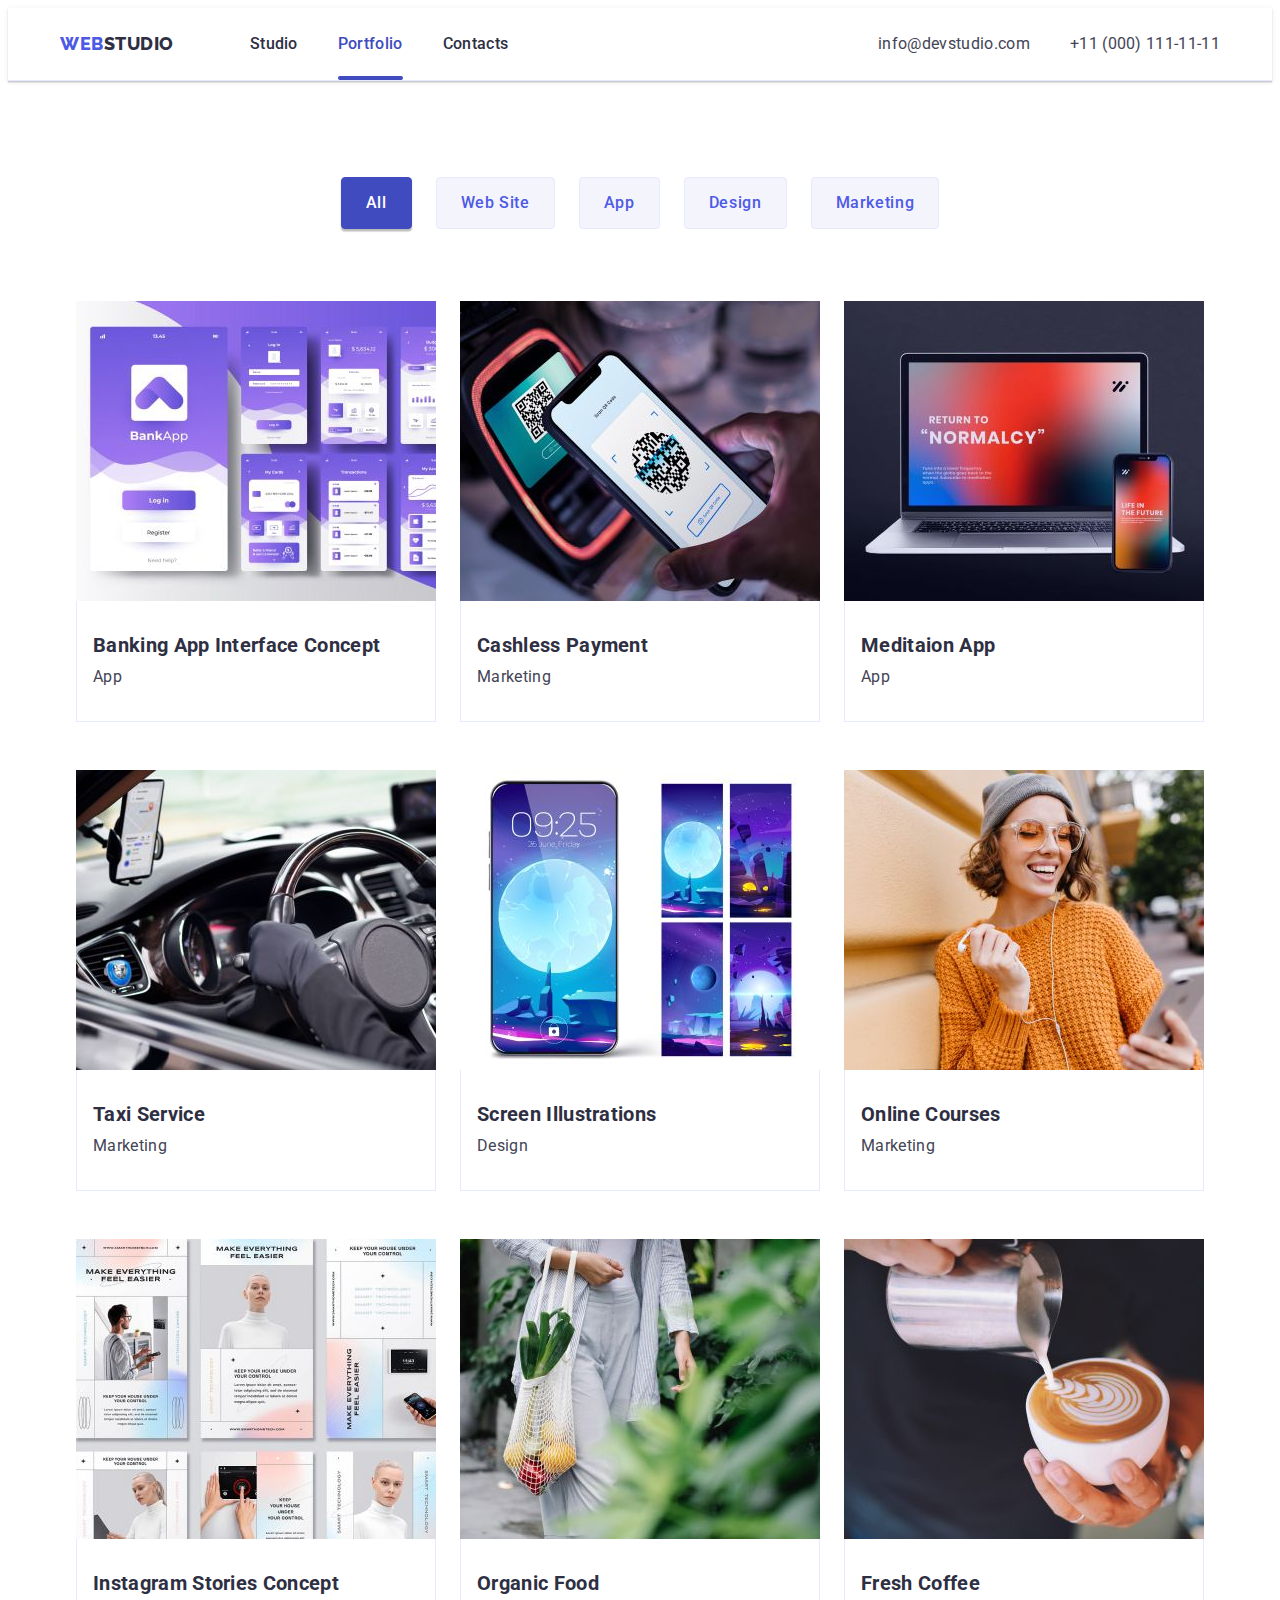
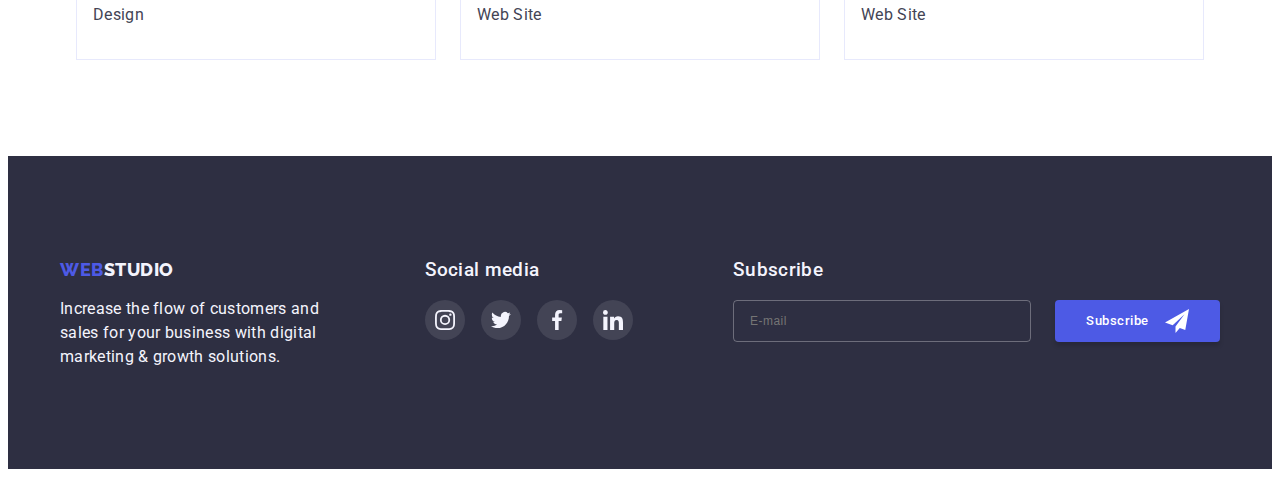
==== commit b7e2347d: "adaptive graphics added" ====
--- a/portfolio.html
+++ b/portfolio.html
@@ -99,12 +99,49 @@
             <li class="portfolio-item">
               <a class="portfolio-link link" href="">
                 <div class="portfolio-cover-wrap">
-                  <img
-                    src="./images/portfolio1.jpg"
-                    alt="Banking App"
-                    width="360"
-                    height="300"
-                  />
+                  <picture>
+                    <source
+                      media="(min-width: 1200px)"
+                      srcset="
+                        ./images/portfolio/img1_desk_1x_360.jpg 1x,
+                        ./images/portfolio/img1_desk_2x_360.jpg 2x
+                      "
+                      type="image/jpg"
+                    />
+                    <source
+                      media="(min-width: 1200px)"
+                      srcset="
+                        ./images/portfolio/img1_desk_1x_360.jpg 1x,
+                        ./images/portfolio/img1_desk_2x_360.jpg 2x
+                      "
+                      type="image/jpg"
+                    />
+                    <source
+                      media="(min-width: 768px)"
+                      srcset="
+                        ./images/portfolio/img1_tab_1x_356.jpg 1x,
+                        ./images/portfolio/img1_tab_2x_356.jpg 2x
+                      "
+                      type="image/jpg"
+                    />
+                    <source
+                      media="(max-width: 767.98px)"
+                      srcset="
+                        ./images/portfolio/img1_mob_1x_396.jpg 1x,
+                        ./images/portfolio/img1_mob_2x_396.jpg 2x
+                      "
+                      type="image/jpg"
+                    />
+                    <img
+                      class="portfolio-img"
+                      src="./images/portfolio/img1_mob_1x_396.jpg"
+                      alt="Banking App"
+                      width="396"
+                      height="280"
+                      loading="lazy"
+                    />
+                  </picture>
+
                   <div class="portfolio-cover-text">
                     <p>
                       14 Stylish and User-Friendly App Design Concepts · Task
@@ -124,12 +161,41 @@
             <li class="portfolio-item">
               <a class="portfolio-link link" href="">
                 <div class="portfolio-cover-wrap">
-                  <img
-                    src="./images/portfolio2.jpg"
-                    alt="Cashless Payment"
-                    width="360"
-                    height="300"
-                  />
+                  <picture>
+                    <source
+                      media="(min-width: 1200px)"
+                      srcset="
+                        ./images/portfolio/img2_desk_1x_360.jpg 1x,
+                        ./images/portfolio/img2_desk_2x_360.jpg 2x
+                      "
+                      type="image/jpg"
+                    />
+                    <source
+                      media="(min-width: 768px)"
+                      srcset="
+                        ./images/portfolio/img2_tab_1x_356.jpg 1x,
+                        ./images/portfolio/img2_tab_2x_356.jpg 2x
+                      "
+                      type="image/jpg"
+                    />
+                    <source
+                      media="(max-width: 767.98px)"
+                      srcset="
+                        ./images/portfolio/img2_mob_1x_396.jpg 1x,
+                        ./images/portfolio/img2_mob_2x_396.jpg 2x
+                      "
+                      type="image/jpg"
+                    />
+                    <img
+                      class="portfolio-img"
+                      src="./images/portfolio/img2_mob_1x_396.jpg"
+                      alt="Cashless Payment"
+                      width="396"
+                      height="280"
+                      loading="lazy"
+                    />
+                  </picture>
+
                   <div class="portfolio-cover-text">
                     <p>
                       14 Stylish and User-Friendly App Design Concepts · Task
@@ -147,12 +213,41 @@
             <li class="portfolio-item">
               <a class="portfolio-link link" href="">
                 <div class="portfolio-cover-wrap">
-                  <img
-                    src="./images/portfolio3.jpg"
-                    alt="Meditaion App"
-                    width="360"
-                    height="300"
-                  />
+                  <picture>
+                    <source
+                      media="(min-width: 1200px)"
+                      srcset="
+                        ./images/portfolio/img3_desk_1x_360.jpg 1x,
+                        ./images/portfolio/img3_desk_2x_360.jpg 2x
+                      "
+                      type="image/jpg"
+                    />
+                    <source
+                      media="(min-width: 768px)"
+                      srcset="
+                        ./images/portfolio/img3_tab_1x_356.jpg 1x,
+                        ./images/portfolio/img3_tab_2x_356.jpg 2x
+                      "
+                      type="image/jpg"
+                    />
+                    <source
+                      media="(max-width: 767.98px)"
+                      srcset="
+                        ./images/portfolio/img3_mob_1x_396.jpg 1x,
+                        ./images/portfolio/img3_mob_2x_396.jpg 2x
+                      "
+                      type="image/jpg"
+                    />
+                    <img
+                      class="portfolio-img"
+                      src="./images/portfolio/img3_mob_1x_396.jpg"
+                      alt="Meditaion App"
+                      width="396"
+                      height="280"
+                      loading="lazy"
+                    />
+                  </picture>
+
                   <div class="portfolio-cover-text">
                     <p>
                       14 Stylish and User-Friendly App Design Concepts · Task
@@ -170,12 +265,40 @@
             <li class="portfolio-item">
               <a class="portfolio-link link" href="">
                 <div class="portfolio-cover-wrap">
-                  <img
-                    src="./images/portfolio4.jpg"
-                    alt="Taxi Service"
-                    width="360"
-                    height="300"
-                  />
+                  <picture>
+                    <source
+                      media="(min-width: 1200px)"
+                      srcset="
+                        ./images/portfolio/img4_desk_1x_360.jpg 1x,
+                        ./images/portfolio/img4_desk_2x_360.jpg 2x
+                      "
+                      type="image/jpg"
+                    />
+                    <source
+                      media="(min-width: 768px)"
+                      srcset="
+                        ./images/portfolio/img4_tab_1x_356.jpg 1x,
+                        ./images/portfolio/img4_tab_2x_356.jpg 2x
+                      "
+                      type="image/jpg"
+                    />
+                    <source
+                      media="(max-width: 767.98px)"
+                      srcset="
+                        ./images/portfolio/img4_mob_1x_396.jpg 1x,
+                        ./images/portfolio/img4_mob_2x_396.jpg 2x
+                      "
+                      type="image/jpg"
+                    />
+                    <img
+                      class="portfolio-img"
+                      src="./images/portfolio/img4_mob_1x_396.jpg"
+                      alt="Taxi Service"
+                      width="396"
+                      height="280"
+                      loading="lazy"
+                    />
+                  </picture>
                   <div class="portfolio-cover-text">
                     <p>
                       14 Stylish and User-Friendly App Design Concepts · Task
@@ -193,12 +316,40 @@
             <li class="portfolio-item">
               <a class="portfolio-link link" href="">
                 <div class="portfolio-cover-wrap">
-                  <img
-                    src="./images/portfolio5.jpg"
-                    alt="Screen Illustrations"
-                    width="360"
-                    height="300"
-                  />
+                  <picture>
+                    <source
+                      media="(min-width: 1200px)"
+                      srcset="
+                        ./images/portfolio/img5_desk_1x_360.jpg 1x,
+                        ./images/portfolio/img5_desk_2x_360.jpg 2x
+                      "
+                      type="image/jpg"
+                    />
+                    <source
+                      media="(min-width: 768px)"
+                      srcset="
+                        ./images/portfolio/img5_tab_1x_356.jpg 1x,
+                        ./images/portfolio/img5_tab_2x_356.jpg 2x
+                      "
+                      type="image/jpg"
+                    />
+                    <source
+                      media="(max-width: 767.98px)"
+                      srcset="
+                        ./images/portfolio/img5_mob_1x_396.jpg 1x,
+                        ./images/portfolio/img5_mob_2x_396.jpg 2x
+                      "
+                      type="image/jpg"
+                    />
+                    <img
+                      class="portfolio-img"
+                      src="./images/portfolio/img5_mob_1x_396.jpg"
+                      alt="Screen Illustrations"
+                      width="396"
+                      height="280"
+                      loading="lazy"
+                    />
+                  </picture>
                   <div class="portfolio-cover-text">
                     <p>
                       14 Stylish and User-Friendly App Design Concepts · Task
@@ -216,12 +367,40 @@
             <li class="portfolio-item">
               <a class="portfolio-link link" href="">
                 <div class="portfolio-cover-wrap">
-                  <img
-                    src="./images/portfolio6.jpg"
-                    alt="Online Courses"
-                    width="360"
-                    height="300"
-                  />
+                  <picture>
+                    <source
+                      media="(min-width: 1200px)"
+                      srcset="
+                        ./images/portfolio/img6_desk_1x_360.jpg 1x,
+                        ./images/portfolio/img6_desk_2x_360.jpg 2x
+                      "
+                      type="image/jpg"
+                    />
+                    <source
+                      media="(min-width: 768px)"
+                      srcset="
+                        ./images/portfolio/img6_tab_1x_356.jpg 1x,
+                        ./images/portfolio/img6_tab_2x_356.jpg 2x
+                      "
+                      type="image/jpg"
+                    />
+                    <source
+                      media="(max-width: 767.98px)"
+                      srcset="
+                        ./images/portfolio/img6_mob_1x_396.jpg 1x,
+                        ./images/portfolio/img6_mob_2x_396.jpg 2x
+                      "
+                      type="image/jpg"
+                    />
+                    <img
+                      class="portfolio-img"
+                      src="./images/portfolio/img6_mob_1x_396.jpg"
+                      alt="Online Courses"
+                      width="396"
+                      height="280"
+                      loading="lazy"
+                    />
+                  </picture>
                   <div class="portfolio-cover-text">
                     <p>
                       14 Stylish and User-Friendly App Design Concepts · Task
@@ -239,12 +418,40 @@
             <li class="portfolio-item">
               <a class="portfolio-link link" href="">
                 <div class="portfolio-cover-wrap">
-                  <img
-                    src="./images/portfolio7.jpg"
-                    alt="Instagram Stories Concept"
-                    width="360"
-                    height="300"
-                  />
+                  <picture>
+                    <source
+                      media="(min-width: 1200px)"
+                      srcset="
+                        ./images/portfolio/img7_desk_1x_360.jpg 1x,
+                        ./images/portfolio/img7_desk_2x_360.jpg 2x
+                      "
+                      type="image/jpg"
+                    />
+                    <source
+                      media="(min-width: 768px)"
+                      srcset="
+                        ./images/portfolio/img7_tab_1x_356.jpg 1x,
+                        ./images/portfolio/img7_tab_2x_356.jpg 2x
+                      "
+                      type="image/jpg"
+                    />
+                    <source
+                      media="(max-width: 767.98px)"
+                      srcset="
+                        ./images/portfolio/img7_mob_1x_396.jpg 1x,
+                        ./images/portfolio/img7_mob_2x_396.jpg 2x
+                      "
+                      type="image/jpg"
+                    />
+                    <img
+                      class="portfolio-img"
+                      src="./images/portfolio/img7_mob_1x_396.jpg"
+                      alt=" Instagram Stories Concept"
+                      width="396"
+                      height="280"
+                      loading="lazy"
+                    />
+                  </picture>
                   <div class="portfolio-cover-text">
                     <p>
                       14 Stylish and User-Friendly App Design Concepts · Task
@@ -264,12 +471,40 @@
             <li class="portfolio-item">
               <a class="portfolio-link link" href="">
                 <div class="portfolio-cover-wrap">
-                  <img
-                    src="./images/portfolio8.jpg"
-                    alt="Organic Food"
-                    width="360"
-                    height="300"
-                  />
+                  <picture>
+                    <source
+                      media="(min-width: 1200px)"
+                      srcset="
+                        ./images/portfolio/img8_desk_1x_360.jpg 1x,
+                        ./images/portfolio/img8_desk_2x_360.jpg 2x
+                      "
+                      type="image/jpg"
+                    />
+                    <source
+                      media="(min-width: 768px)"
+                      srcset="
+                        ./images/portfolio/img8_tab_1x_356.jpg 1x,
+                        ./images/portfolio/img8_tab_2x_356.jpg 2x
+                      "
+                      type="image/jpg"
+                    />
+                    <source
+                      media="(max-width: 767.98px)"
+                      srcset="
+                        ./images/portfolio/img8_mob_1x_396.jpg 1x,
+                        ./images/portfolio/img8_mob_2x_396.jpg 2x
+                      "
+                      type="image/jpg"
+                    />
+                    <img
+                      class="portfolio-img"
+                      src="./images/portfolio/img8_mob_1x_396.jpg"
+                      alt="Organic Food"
+                      width="396"
+                      height="280"
+                      loading="lazy"
+                    />
+                  </picture>
                   <div class="portfolio-cover-text">
                     <p>
                       14 Stylish and User-Friendly App Design Concepts · Task
@@ -287,12 +522,40 @@
             <li class="portfolio-item">
               <a class="portfolio-link link" href="">
                 <div class="portfolio-cover-wrap">
-                  <img
-                    src="./images/portfolio9.jpg"
-                    alt="Fresh Coffee"
-                    width="360"
-                    height="300"
-                  />
+                  <picture>
+                    <source
+                      media="(min-width: 1200px)"
+                      srcset="
+                        ./images/portfolio/img9_desk_1x_360.jpg 1x,
+                        ./images/portfolio/img9_desk_2x_360.jpg 2x
+                      "
+                      type="image/jpg"
+                    />
+                    <source
+                      media="(min-width: 768px)"
+                      srcset="
+                        ./images/portfolio/img9_tab_1x_356.jpg 1x,
+                        ./images/portfolio/img9_tab_2x_356.jpg 2x
+                      "
+                      type="image/jpg"
+                    />
+                    <source
+                      media="(max-width: 767.98px)"
+                      srcset="
+                        ./images/portfolio/img9_mob_1x_396.jpg 1x,
+                        ./images/portfolio/img9_mob_2x_396.jpg 2x
+                      "
+                      type="image/jpg"
+                    />
+                    <img
+                      class="portfolio-img"
+                      src="./images/portfolio/img9_mob_1x_396.jpg"
+                      alt="Fresh Coffee"
+                      width="396"
+                      height="280"
+                      loading="lazy"
+                    />
+                  </picture>
                   <div class="portfolio-cover-text">
                     <p>
                       14 Stylish and User-Friendly App Design Concepts · Task
--- a/css/styles.css
+++ b/css/styles.css
@@ -232,12 +232,22 @@
       rgba(46, 47, 66, 0.7),
       rgba(46, 47, 66, 0.7)
     ),
-    url("../images/hero.jpg");
+    url("../images/hero/hero_mob_1x_428.jpg");
   background-repeat: no-repeat;
   background-size: cover;
   background-color: var(--background-color-dark-grey);
 }
-
+@media (min-device-pixel-ratio: 2),
+  (min-resolution: 192dpi),
+  (min-resolution: 2dppx) {
+  .hero {
+    background-image: linear-gradient(
+        rgba(46, 47, 66, 0.7),
+        rgba(46, 47, 66, 0.7)
+      ),
+      url("../images/hero/hero_mob_2x_428.jpg");
+  }
+}
 .hero-title {
   margin-bottom: 72px;
   font-weight: 700;
@@ -246,21 +256,54 @@
   color: var(--color-white);
 }
 @media screen and (min-width: 768px) {
+  .hero {
+    background-image: linear-gradient(
+        rgba(46, 47, 66, 0.7),
+        rgba(46, 47, 66, 0.7)
+      ),
+      url("../images/hero/hero_tab_1x_768.jpg");
+  }
   .hero-title {
     font-size: 56px;
     line-height: 1.07;
     margin-bottom: 40px;
   }
 }
+@media screen and (min-width: 768px) and (min-device-pixel-ratio: 2),
+  screen and (min-width: 768px) and (min-resolution: 192dpi),
+  screen and (min-width: 768px) and (min-resolution: 2dppx) {
+  .hero {
+    background-image: linear-gradient(
+        rgba(46, 47, 66, 0.7),
+        rgba(46, 47, 66, 0.7)
+      ),
+      url("../images/hero/hero_tab_2x_768.jpg");
+  }
+}
 @media screen and (min-width: 1200px) {
   .hero {
     padding: 188px 0px;
+    background-image: linear-gradient(
+        rgba(46, 47, 66, 0.7),
+        rgba(46, 47, 66, 0.7)
+      ),
+      url("../images/hero/hero_desk_1x_1440.jpg");
   }
   .hero-title {
     margin-bottom: 48px;
   }
 }
-
+@media screen and (min-width: 1200px) and (min-device-pixel-ratio: 2),
+  screen and (min-width: 1200px) and (min-resolution: 192dpi),
+  screen and (min-width: 1200px) and (min-resolution: 2dppx) {
+  .hero {
+    background-image: linear-gradient(
+        rgba(46, 47, 66, 0.7),
+        rgba(46, 47, 66, 0.7)
+      ),
+      url("../images/hero/hero_desk_2x_1440.jpg");
+  }
+}
 .button {
   box-sizing: border-box;
   min-width: 165px;
@@ -685,6 +728,7 @@
 .portfolio-item {
   max-width: 396px;
 }
+
 @media screen and (min-width: 768px) {
   .portfolio-list {
     row-gap: 72px;
@@ -693,6 +737,10 @@
     max-width: 345px;
     /* max-width: calc((100%-24px) / 2); */
   }
+  .portfolio-img {
+    width: 356px;
+    height: 300px;
+  }
 }
 @media screen and (min-width: 1200px) {
   .portfolio-list {
@@ -701,6 +749,9 @@
   .portfolio-item {
     max-width: 360px;
     /* max-width: calc((100%-48px) / 3); */
+  }
+  .portfolio-img {
+    width: 360px;
   }
 }
 
